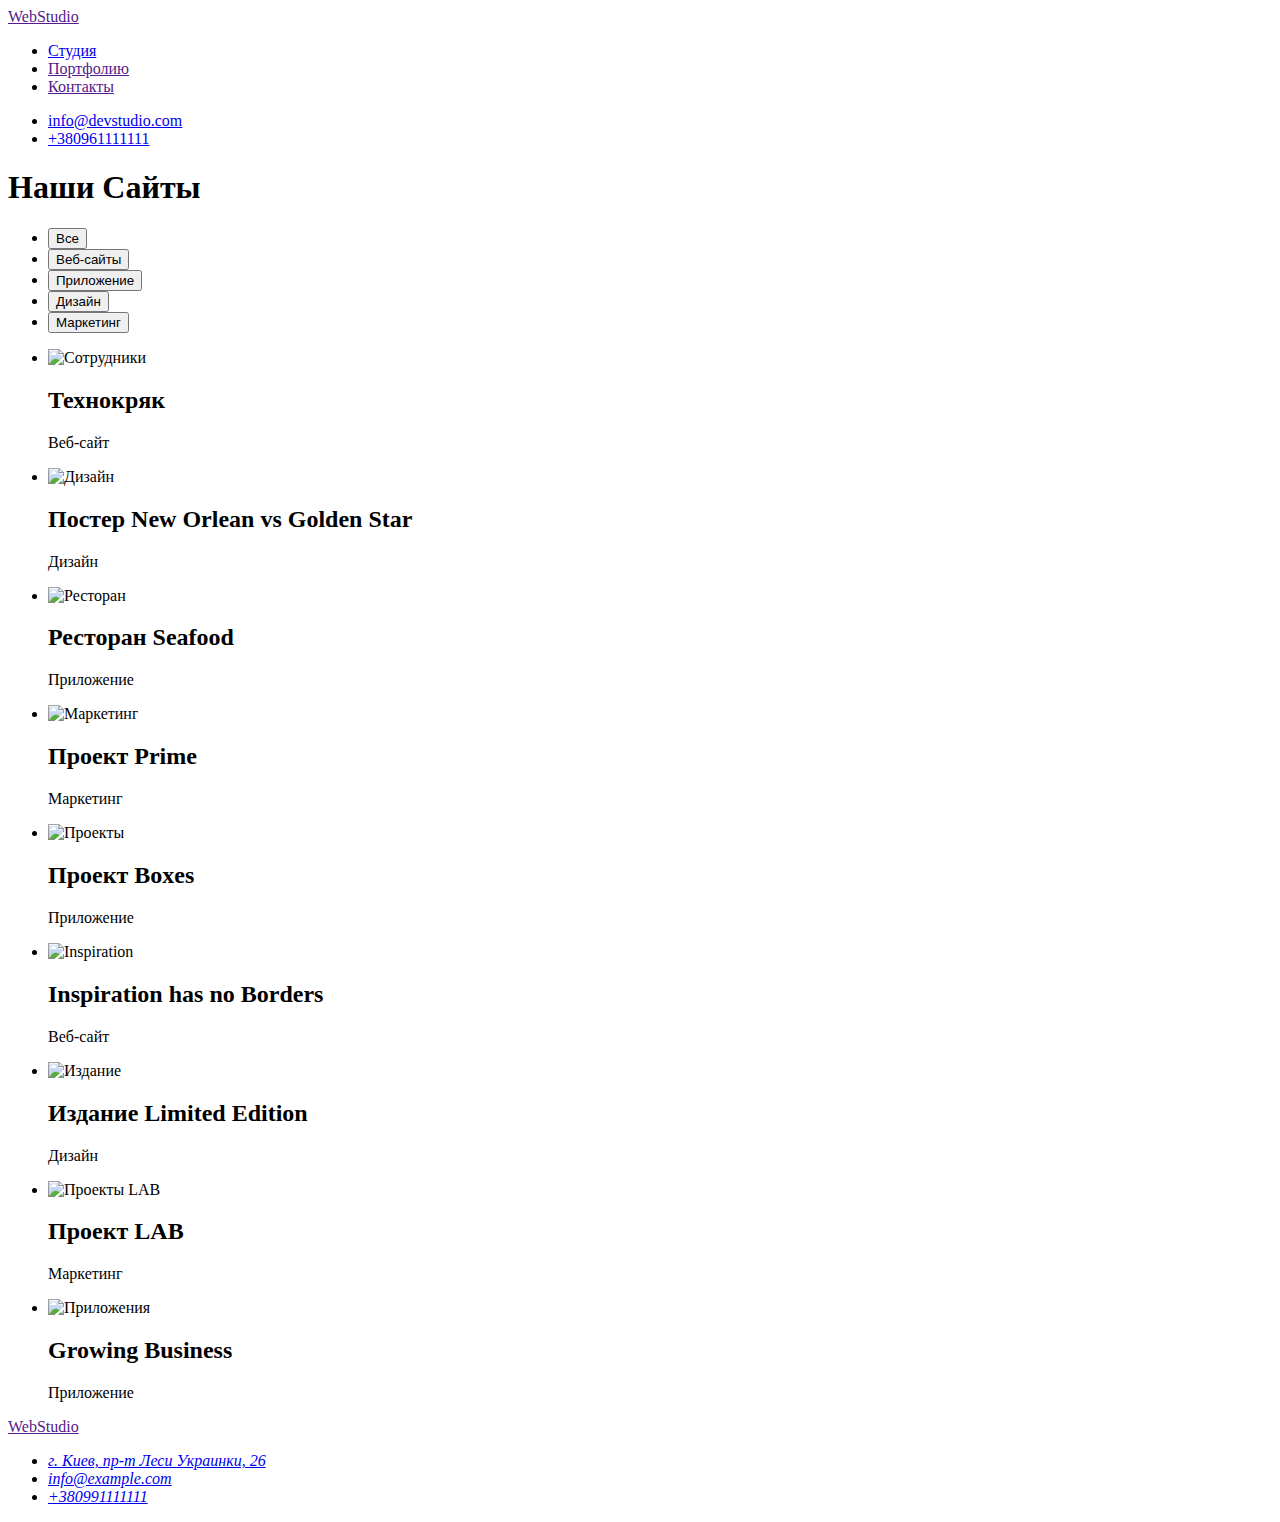
==== portfolio.html @ 157e1feb "Add files via upload" ====
<!DOCTYPE html>
<html lang="en">
  <head>
    <meta charset="UTF-8" />
    <meta http-equiv="X-UA-Compatible" content="IE=edge" />
    <meta name="viewport" content="width=device-width, initial-scale=1.0" />
    <title>portfolio</title>
    <link rel="preconnect" href="https://fonts.googleapis.com" />
    <link rel="preconnect" href="https://fonts.gstatic.com" crossorigin />
    <link
      href="https://fonts.googleapis.com/css2?family=Raleway:wght@700&family=Roboto:wght@400;500;700;900&display=swap"
      rel="stylesheet"
    />
    <link rel="stylesheet" href="./css/style.css" />
  </head>
  <body>
    <header class="header-hero">
      <nav class="header-hero-nav">
        <a href="" class="hero-logo"
          >Web<span class="hero-logo-studio">Studio</span>
        </a>
        <ul class="header-list-item">
          <li><a href="./index.html" class="header-link">Студия</a></li>
          <li><a href="" class="header-link-current">Портфолию</a></li>
          <li><a href="" class="header-link">Контакты</a></li>
        </ul>
        <ul class="header-list-item">
          <li class="header-list">
            <a href="mailto:info@devstudio.com" class="link-contact"
              >info@devstudio.com</a
            >
          </li>
          <li class="header-list">
            <a href="tel:+380961111111" class="link-contact">+380961111111</a>
          </li>
        </ul>
      </nav>
    </header>
    <main>
      <section>
        <h1 class="product-button">Наши Сайты</h1>
        <ul class="header-list-item">
          <li>
            <button type="button" class="button-item main">Все</button>
          </li>
          <li><button type="button" class="button-item">Веб-сайты</button></li>
          <li><button type="button" class="button-item">Приложение</button></li>
          <li><button type="button" class="button-item">Дизайн</button></li>
          <li><button type="button" class="button-item">Маркетинг</button></li>
        </ul>
        <ul class="header-list-item">
          <li>
            <img
              src="./images/portfolio.images/img(1).jpg"
              alt="Сотрудники"
              width="370"
            />
            <h2 class="images-product">Технокряк</h2>
            <p class="images-item-product">Веб-сайт</p>
          </li>
          <li>
            <img
              src="./images/portfolio.images/img(2).jpg"
              alt="Дизайн"
              width="370"
            />
            <h2 class="images-product">Постер New Orlean vs Golden Star</h2>
            <p class="images-item-product">Дизайн</p>
          </li>
          <li>
            <img
              src="./images/portfolio.images/img(3).jpg"
              alt="Ресторан"
              width="370"
            />
            <h2 class="images-product">Ресторан Seafood</h2>
            <p class="images-item-product">Приложение</p>
          </li>
          <li>
            <img
              src="./images/portfolio.images/img(4).jpg"
              alt="Маркетинг"
              width="370"
            />
            <h2 class="images-product">Проект Prime</h2>
            <p class="images-item-product">Маркетинг</p>
          </li>
          <li>
            <img
              src="./images/portfolio.images/img(5).jpg"
              alt="Проекты"
              width="370"
            />
            <h2 class="images-product">Проект Boxes</h2>
            <p class="images-item-product">Приложение</p>
          </li>
          <li>
            <img
              src="./images/portfolio.images/img(6).jpg"
              alt="Inspiration"
              width="370"
            />
            <h2 class="images-product">Inspiration has no Borders</h2>
            <p class="images-item-product">Веб-сайт</p>
          </li>
          <li>
            <img
              src="./images/portfolio.images/img(7).jpg"
              alt="Издание"
              width="370"
            />
            <h2 class="images-product">Издание Limited Edition</h2>
            <p class="images-item-product">Дизайн</p>
          </li>
          <li>
            <img
              src="./images/portfolio.images/img(8).jpg"
              alt="Проекты LAB"
              width="370"
            />
            <h2 class="images-product">Проект LAB</h2>
            <p class="images-item-product">Маркетинг</p>
          </li>
          <li>
            <img
              src="./images/portfolio.images/img(9).jpg"
              alt="Приложения"
              width="370"
            />
            <h2 class="images-product">Growing Business</h2>
            <p class="images-item-product">Приложение</p>
          </li>
        </ul>
      </section>
      <footer class="footer">
        <a href="" class="footer-logo"
          >Web<span class="footer-logo-studio">Studio</span></a
        >
        <address class="address-contact-info">
          <ul class="header-list-item">
            <li class="address-info">
              <a
                class="address"
                href="https://goo.gl/maps/joUUec5pybABdhPs8"
                target="_blank"
                rel="noopener noindex nofollow"
                >г. Киев, пр-т Леси Украинки, 26</a
              >
            </li>
            <li class="address-link">
              <a href="mailto:info@example.com" class="address-contact"
                >info@example.com</a
              >
            </li>
            <li class="address-link">
              <a href="tel:+380991111111" class="address-contact"
                >+380991111111</a
              >
            </li>
          </ul>
        </address>
      </footer>
    </main>
  </body>
</html>
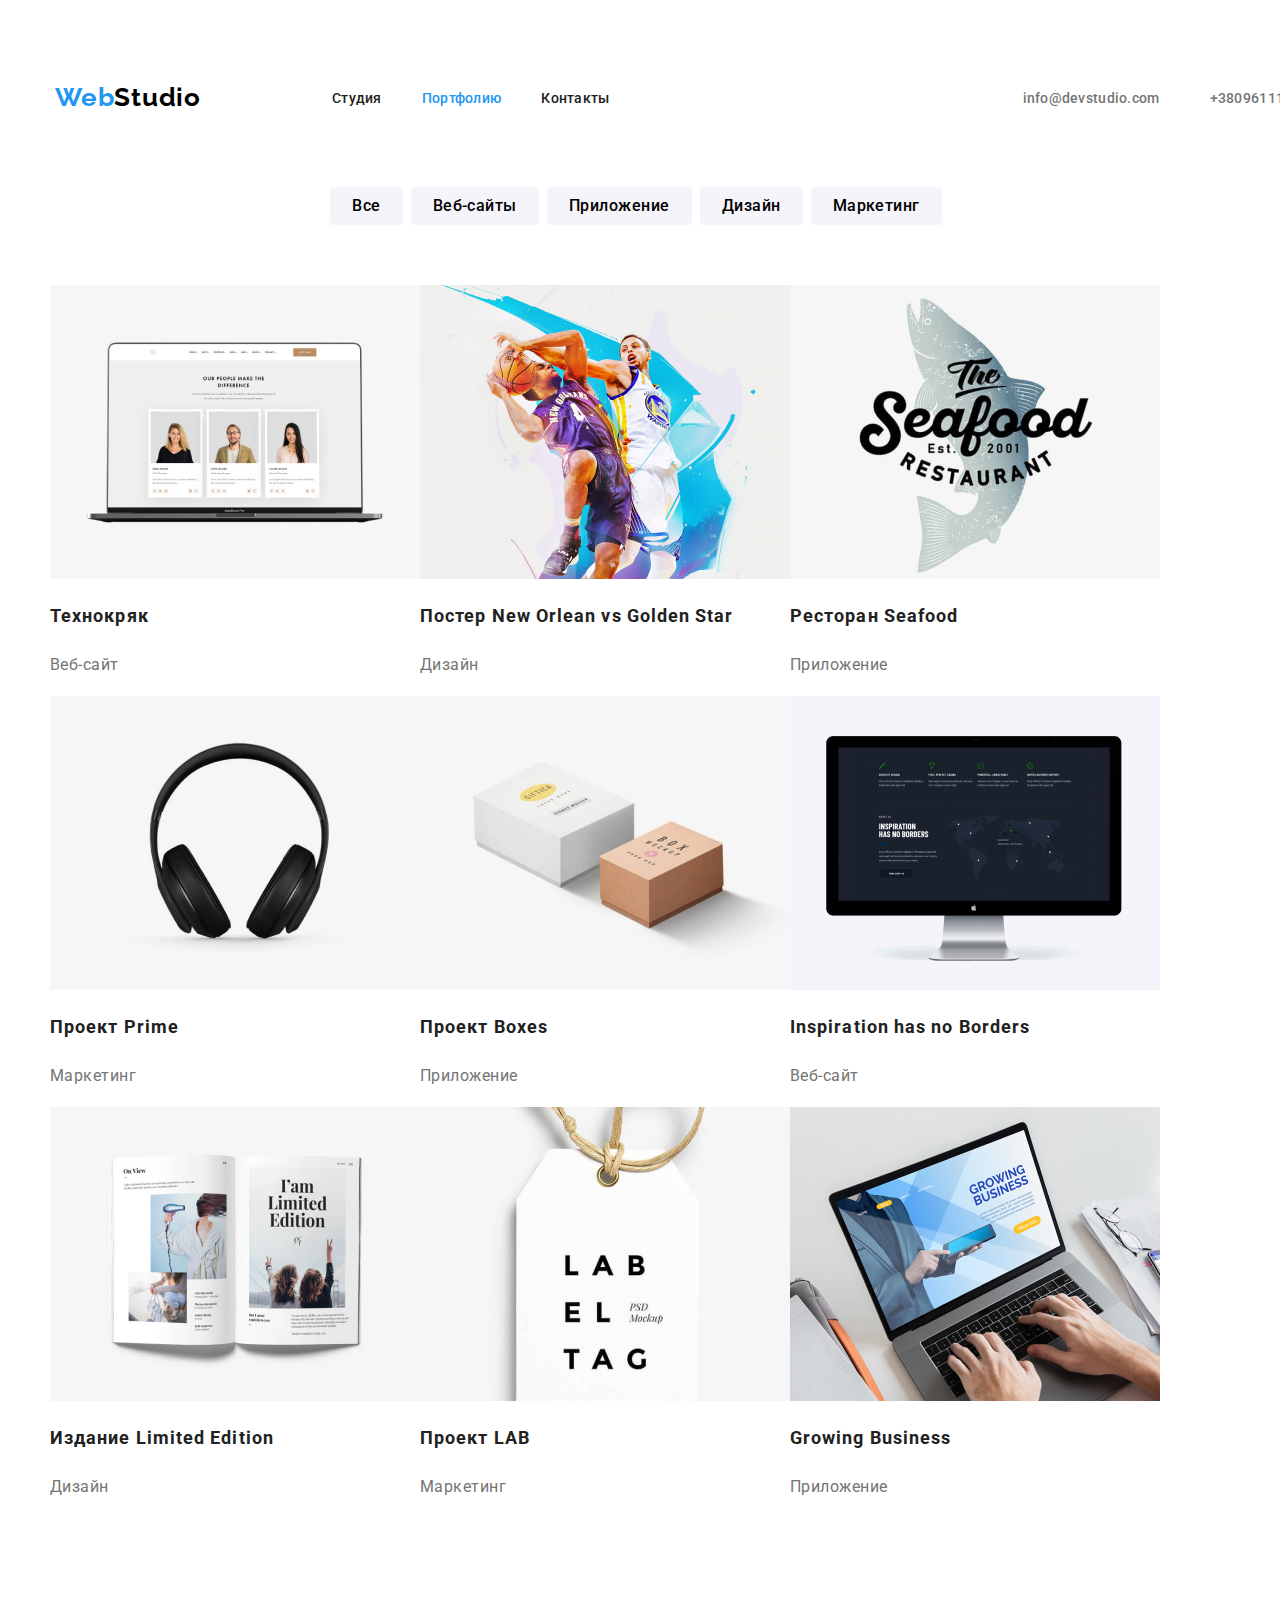
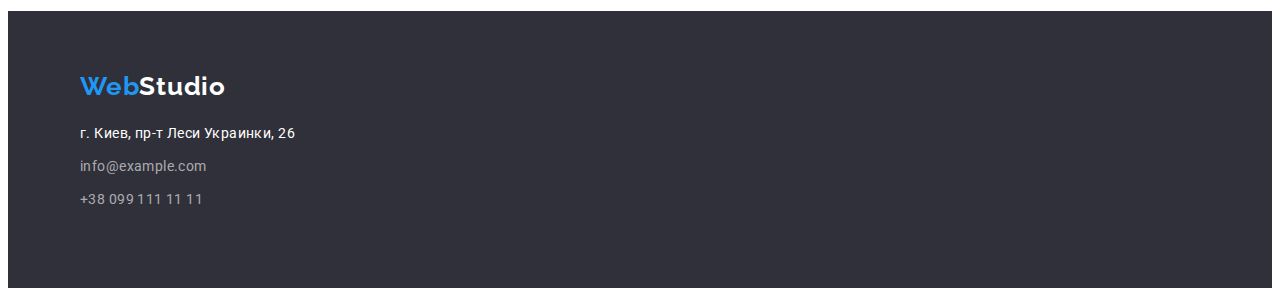
==== commit c2a2cc1f: "start" ====
--- a/portfolio.html
+++ b/portfolio.html
@@ -15,150 +15,173 @@
   </head>
   <body>
     <header class="header-hero">
-      <nav class="header-hero-nav">
-        <a href="" class="hero-logo"
-          >Web<span class="hero-logo-studio">Studio</span>
-        </a>
-        <ul class="header-list-item">
-          <li><a href="./index.html" class="header-link">Студия</a></li>
-          <li><a href="" class="header-link-current">Портфолию</a></li>
-          <li><a href="" class="header-link">Контакты</a></li>
-        </ul>
-        <ul class="header-list-item">
-          <li class="header-list">
-            <a href="mailto:info@devstudio.com" class="link-contact"
-              >info@devstudio.com</a
-            >
-          </li>
-          <li class="header-list">
-            <a href="tel:+380961111111" class="link-contact">+380961111111</a>
-          </li>
-        </ul>
-      </nav>
+      <div class="container-header">
+        <nav class="container-nav hero-nav">
+          <a href="" class="hero-logo"
+            >Web<span class="hero-logo-studio">Studio</span>
+          </a>
+          <ul class="header-list-item-hero">
+            <li class="header-list-li">
+              <a href="./index.html" class="header-link">Студия</a>
+            </li>
+            <li class="header-list-li">
+              <a href="" class="header-link-current">Портфолию</a>
+            </li>
+            <li class="header-list-li">
+              <a href="" class="header-link">Контакты</a>
+            </li>
+          </ul>
+          <div class="header-contact-list">
+            <ul class="header-contact-list-item">
+              <li class="header-list">
+                <a href="mailto:info@devstudio.com" class="link-contact"
+                  >info@devstudio.com</a
+                >
+              </li>
+              <li class="header-list">
+                <a href="tel:+380961111111" class="link-contact"
+                  >+380961111111</a
+                >
+              </li>
+            </ul>
+          </div>
+        </nav>
+      </div>
     </header>
     <main>
       <section>
         <h1 class="product-button">Наши Сайты</h1>
-        <ul class="header-list-item">
-          <li>
-            <button type="button" class="button-item main">Все</button>
-          </li>
-          <li><button type="button" class="button-item">Веб-сайты</button></li>
-          <li><button type="button" class="button-item">Приложение</button></li>
-          <li><button type="button" class="button-item">Дизайн</button></li>
-          <li><button type="button" class="button-item">Маркетинг</button></li>
-        </ul>
-        <ul class="header-list-item">
-          <li>
-            <img
-              src="./images/portfolio.images/img(1).jpg"
-              alt="Сотрудники"
-              width="370"
-            />
-            <h2 class="images-product">Технокряк</h2>
-            <p class="images-item-product">Веб-сайт</p>
-          </li>
-          <li>
-            <img
-              src="./images/portfolio.images/img(2).jpg"
-              alt="Дизайн"
-              width="370"
-            />
-            <h2 class="images-product">Постер New Orlean vs Golden Star</h2>
-            <p class="images-item-product">Дизайн</p>
-          </li>
-          <li>
-            <img
-              src="./images/portfolio.images/img(3).jpg"
-              alt="Ресторан"
-              width="370"
-            />
-            <h2 class="images-product">Ресторан Seafood</h2>
-            <p class="images-item-product">Приложение</p>
-          </li>
-          <li>
-            <img
-              src="./images/portfolio.images/img(4).jpg"
-              alt="Маркетинг"
-              width="370"
-            />
-            <h2 class="images-product">Проект Prime</h2>
-            <p class="images-item-product">Маркетинг</p>
-          </li>
-          <li>
-            <img
-              src="./images/portfolio.images/img(5).jpg"
-              alt="Проекты"
-              width="370"
-            />
-            <h2 class="images-product">Проект Boxes</h2>
-            <p class="images-item-product">Приложение</p>
-          </li>
-          <li>
-            <img
-              src="./images/portfolio.images/img(6).jpg"
-              alt="Inspiration"
-              width="370"
-            />
-            <h2 class="images-product">Inspiration has no Borders</h2>
-            <p class="images-item-product">Веб-сайт</p>
-          </li>
-          <li>
-            <img
-              src="./images/portfolio.images/img(7).jpg"
-              alt="Издание"
-              width="370"
-            />
-            <h2 class="images-product">Издание Limited Edition</h2>
-            <p class="images-item-product">Дизайн</p>
-          </li>
-          <li>
-            <img
-              src="./images/portfolio.images/img(8).jpg"
-              alt="Проекты LAB"
-              width="370"
-            />
-            <h2 class="images-product">Проект LAB</h2>
-            <p class="images-item-product">Маркетинг</p>
-          </li>
-          <li>
-            <img
-              src="./images/portfolio.images/img(9).jpg"
-              alt="Приложения"
-              width="370"
-            />
-            <h2 class="images-product">Growing Business</h2>
-            <p class="images-item-product">Приложение</p>
-          </li>
-        </ul>
+        <div class="container-button">
+          <ul class="header-list-item-button">
+            <li>
+              <button type="button" class="button-item">Все</button>
+            </li>
+            <li>
+              <button type="button" class="button-item">Веб-сайты</button>
+            </li>
+            <li>
+              <button type="button" class="button-item">Приложение</button>
+            </li>
+            <li><button type="button" class="button-item">Дизайн</button></li>
+            <li>
+              <button type="button" class="button-item">Маркетинг</button>
+            </li>
+          </ul>
+
+          <ul class="header-list-item-link">
+            <li class="inages-portfolio">
+              <img
+                src="./images/portfolio.images/img(1).jpg"
+                alt="Сотрудники"
+                width="370"
+              />
+              <h2 class="images-product">Технокряк</h2>
+              <p class="images-item-product">Веб-сайт</p>
+            </li>
+            <li class="inages-portfolio">
+              <img
+                src="./images/portfolio.images/img(2).jpg"
+                alt="Дизайн"
+                width="370"
+              />
+              <h2 class="images-product">Постер New Orlean vs Golden Star</h2>
+              <p class="images-item-product">Дизайн</p>
+            </li>
+            <li class="inages-portfolio">
+              <img
+                src="./images/portfolio.images/img(3).jpg"
+                alt="Ресторан"
+                width="370"
+              />
+              <h2 class="images-product">Ресторан Seafood</h2>
+              <p class="images-item-product">Приложение</p>
+            </li>
+            <li class="inages-portfolio">
+              <img
+                src="./images/portfolio.images/img(4).jpg"
+                alt="Маркетинг"
+                width="370"
+              />
+              <h2 class="images-product">Проект Prime</h2>
+              <p class="images-item-product">Маркетинг</p>
+            </li>
+            <li class="inages-portfolio">
+              <img
+                src="./images/portfolio.images/img(5).jpg"
+                alt="Проекты"
+                width="370"
+              />
+              <h2 class="images-product">Проект Boxes</h2>
+              <p class="images-item-product">Приложение</p>
+            </li>
+            <li class="inages-portfolio">
+              <img
+                src="./images/portfolio.images/img(6).jpg"
+                alt="Inspiration"
+                width="370"
+              />
+              <h2 class="images-product">Inspiration has no Borders</h2>
+              <p class="images-item-product">Веб-сайт</p>
+            </li>
+            <li class="inages-portfolio">
+              <img
+                src="./images/portfolio.images/img(7).jpg"
+                alt="Издание"
+                width="370"
+              />
+              <h2 class="images-product">Издание Limited Edition</h2>
+              <p class="images-item-product">Дизайн</p>
+            </li>
+            <li class="inages-portfolio">
+              <img
+                src="./images/portfolio.images/img(8).jpg"
+                alt="Проекты LAB"
+                width="370"
+              />
+              <h2 class="images-product">Проект LAB</h2>
+              <p class="images-item-product">Маркетинг</p>
+            </li>
+            <li class="inages-portfolio">
+              <img
+                src="./images/portfolio.images/img(9).jpg"
+                alt="Приложения"
+                width="370"
+              />
+              <h2 class="images-product">Growing Business</h2>
+              <p class="images-item-product">Приложение</p>
+            </li>
+          </ul>
+        </div>
       </section>
       <footer class="footer">
-        <a href="" class="footer-logo"
-          >Web<span class="footer-logo-studio">Studio</span></a
-        >
-        <address class="address-contact-info">
-          <ul class="header-list-item">
-            <li class="address-info">
-              <a
-                class="address"
-                href="https://goo.gl/maps/joUUec5pybABdhPs8"
-                target="_blank"
-                rel="noopener noindex nofollow"
-                >г. Киев, пр-т Леси Украинки, 26</a
-              >
-            </li>
-            <li class="address-link">
-              <a href="mailto:info@example.com" class="address-contact"
-                >info@example.com</a
-              >
-            </li>
-            <li class="address-link">
-              <a href="tel:+380991111111" class="address-contact"
-                >+380991111111</a
-              >
-            </li>
-          </ul>
-        </address>
+        <div class="container">
+          <a href="" class="footer-logo"
+            >Web<span class="footer-logo-studio">Studio</span></a
+          >
+          <address class="address-contact-info">
+            <ul class="header-list-item-list">
+              <li class="address-info">
+                <a
+                  class="address"
+                  href="https://goo.gl/maps/joUUec5pybABdhPs8"
+                  target="_blank"
+                  rel="noopener noindex nofollow"
+                  >г. Киев, пр-т Леси Украинки, 26</a
+                >
+              </li>
+              <li class="address-link">
+                <a href="mailto:info@example.com" class="address-contact"
+                  >info@example.com</a
+                >
+              </li>
+              <li class="address-link">
+                <a href="tel:+380991111111" class="address-contact"
+                  >+38 099 111 11 11</a
+                >
+              </li>
+            </ul>
+          </address>
+        </div>
       </footer>
     </main>
   </body>
--- a/css/style.css
+++ b/css/style.css
@@ -0,0 +1,593 @@
+:root {
+  --color: #2196f3;
+  --black--color: #000000;
+  --text-color: #212121;
+  --background-color: #2f303a;
+  --text-info: #757575;
+  --block-color: #ffffff;
+  --background: #238de4;
+}
+body {
+  font-family: "Roboto", sans-serif;
+}
+
+/* ------------------Лого-------------*/
+
+.hero-logo {
+  margin-left: 15px;
+}
+.header-logo {
+  padding-top: 24px;
+  padding-bottom: 25px;
+}
+.header-logo {
+  font-family: "Raleway";
+  font-weight: 700;
+  font-size: 26px;
+  line-height: 1.19;
+  letter-spacing: 0.03em;
+  color: var(--color);
+  text-decoration: none;
+}
+.header-logo-studio {
+  color: var(--black--color);
+}
+/*----------меню-top--------*/
+.header-item {
+  list-style-type: none;
+}
+.header-item-contact {
+  list-style-type: none;
+}
+.header-list-item {
+  list-style-type: none;
+}
+.header-link:hover,
+.header-link:focus {
+  color: var(--color);
+}
+
+.header-link-current {
+  text-decoration: none;
+  font-weight: 500;
+  font-size: 14px;
+  line-height: 1.14;
+  letter-spacing: 0.02em;
+  color: var(--color);
+}
+
+.header-link {
+  text-decoration: none;
+  font-weight: 500;
+  font-size: 14px;
+  line-height: 1.14;
+  letter-spacing: 0.02em;
+  color: var(--text-color);
+}
+
+/*-------------------------------ХЕДЕР-------------------------*/
+
+.header-item {
+  display: flex;
+  margin-left: 93px;
+}
+.header-item li {
+  display: block;
+  margin-right: 40px;
+  padding-top: 32px;
+  padding-bottom: 32px;
+}
+
+/*------------КОНТАКТЫ---------*/
+.header-item-contact {
+  display: flex;
+}
+.header-item-contact-item {
+  margin-left: auto;
+}
+
+.header-item-contact .header-list + .header-list {
+  margin-left: 50px;
+}
+
+/*------------------ Хевер топ ---------------*/
+.header-nav {
+  display: flex;
+  align-items: center;
+  justify-content: flex-start;
+}
+.link {
+  text-decoration: none;
+}
+.link-contact:hover,
+.link-contact:focus {
+  color: var(--color);
+}
+.link-contact {
+  text-decoration: none;
+  font-weight: 500;
+  font-size: 14px;
+  line-height: 1.14;
+  letter-spacing: 0.02em;
+  list-style-type: none;
+  color: var(--text-info);
+}
+/*-------------Вступ----------*/
+.main-link {
+  background: var(--background-color);
+}
+.main-link {
+  background-color: #2f303a;
+  padding-top: 200px;
+  padding-bottom: 200px;
+  text-align: center;
+}
+
+.main-item {
+  font-weight: 900;
+  font-size: 44px;
+  line-height: 1.36;
+  letter-spacing: 0.06em;
+  max-width: 700px;
+  margin-left: auto;
+  margin-right: auto;
+  margin-bottom: 30px;
+  text-transform: uppercase;
+  color: var(--block-color);
+}
+.header-btn:hover,
+.header-btn:focus {
+  background-color: var(--background);
+}
+
+.header-btn {
+  border: none;
+  cursor: pointer;
+  text-align: center;
+  margin-top: var(--typical-margin);
+  padding: 10px 32px;
+  min-width: 200px;
+  font-family: inherit;
+  font-weight: 700;
+  font-size: 16px;
+  line-height: 1.88;
+  letter-spacing: 0.06em;
+  border-radius: 4px;
+  color: var(--block-color);
+  background: var(--background);
+  box-shadow: 0px 4px 4px rgba(0, 0, 0, 0.15);
+}
+
+/*---------Наши преимущества--------*/
+.hero {
+  margin-top: 94px;
+  margin-bottom: 94px;
+}
+.container-hero {
+  width: 1200px;
+  padding-left: 15px;
+  padding-right: 15px;
+  margin-left: auto;
+  margin-right: auto;
+}
+.header-list-item {
+  display: flex;
+}
+.hero-link {
+  width: 270px;
+}
+.hero-link:not(:last-child) {
+  margin-right: 30px;
+}
+.hero-item {
+  position: absolute;
+  width: 1px;
+  height: 1px;
+  margin: -1px;
+  border: 0;
+  padding: 0;
+  white-space: nowarp;
+  clip-path: insert(100%);
+  clip: rect(0 0 0 0);
+}
+.hero-item {
+  font-weight: 700;
+  font-size: 36px;
+  line-height: 1.16;
+  text-align: center;
+  letter-spacing: 0.03em;
+  color: var(--text-color);
+}
+.hero-link-info {
+  font-weight: 700;
+  font-size: 14px;
+  line-height: 1.14;
+  letter-spacing: 0.03em;
+  text-transform: uppercase;
+  color: var(--text-color);
+}
+.hero-info {
+  font-size: 14px;
+  line-height: 1.71;
+  letter-spacing: 0.03em;
+  color: var(--text-info);
+}
+/*----------Чем занимаешься--------*/
+
+.container-images {
+  width: 1200px;
+  padding-left: 15px;
+  padding-right: 15px;
+  margin-left: auto;
+  margin-right: auto;
+}
+.header-list-item-images {
+  list-style-type: none;
+  display: flex;
+  margin-top: 50px;
+}
+
+.images-link:not(:last-child) {
+  margin-right: 30px;
+}
+.images {
+  margin-bottom: 94px;
+  margin-top: 94px;
+}
+.images-item {
+  display: block;
+}
+.images-item {
+  font-weight: 700;
+  font-size: 36px;
+  line-height: 1.16;
+  text-align: center;
+  letter-spacing: 0.03em;
+  color: var(--text-color);
+}
+/*-----------Наша команда----------*/
+
+.personal-link {
+  padding-bottom: 30px;
+  background-color: #ffffff;
+  box-shadow: 0px 1px 3px rgb(0 0 0 / 12%), 0px 1px 1px rgb(0 0 0 / 14%),
+    0px 2px 1px rgb(0 0 0 / 20%);
+  border-radius: 0px 0px 4px 4px;
+}
+.container-personal {
+  width: 1200px;
+  padding-left: 15px;
+  padding-right: 15px;
+  margin-left: auto;
+  margin-right: auto;
+}
+.personal {
+  display: block;
+}
+.personal {
+  padding-top: 94px;
+  padding-bottom: 94px;
+}
+
+.header-list-item-personal {
+  margin-top: 50px;
+  display: flex;
+  list-style-type: none;
+}
+.personal-link:not(:last-child) {
+  margin-right: 30px;
+}
+.personal-item {
+  font-weight: 700;
+  font-size: 36px;
+  line-height: 1.16;
+  text-align: center;
+  letter-spacing: 0.03em;
+  color: var(--text-color);
+}
+.personal-link-item {
+  font-weight: 500;
+  font-size: 16px;
+  line-height: 1.18;
+  letter-spacing: 0.03em;
+  color: var(--text-color);
+}
+.personal-item-info {
+  font-size: 16px;
+  line-height: 1.18;
+  letter-spacing: 0.03em;
+  color: var(--text-info);
+}
+/*--------------Лого меню-----------*/
+.container-footer {
+  display: block;
+}
+
+.address-container {
+  display: block;
+}
+.footer {
+  background: var(--background-color);
+}
+.footer-logo {
+  padding-left: 40px;
+  padding-bottom: 20px;
+}
+.footer-logo {
+  font-family: "Raleway";
+  font-weight: 700;
+  font-size: 26px;
+  line-height: 1.19;
+  letter-spacing: 0.03em;
+  text-decoration: none;
+  color: var(--color);
+}
+.footer-logo-studio {
+  color: var(--block-color);
+}
+.address p {
+  display: block;
+  margin-block-start: 1em;
+  margin-block-end: 1em;
+  margin-inline-start: 0px;
+  margin-inline-end: 0px;
+}
+
+/*----------------------Footer------------------------------------*/
+.header-list-item-footer {
+  display: block;
+  line-height: 30px;
+  list-style-type: none;
+}
+.footer {
+  background-color: var(--background-color);
+  padding-top: 60px;
+  padding-bottom: 60px;
+}
+footer {
+  margin-top: 94px;
+}
+.container {
+  width: 1200px;
+  padding-left: 15px;
+  padding-right: 15px;
+  margin-left: auto;
+  margin-right: auto;
+}
+
+/*------------Контакт-----------*/
+
+.address-info {
+  font-size: 14px;
+  line-height: 1.71;
+  letter-spacing: 0.03em;
+  color: var(--block-color);
+}
+.address-contact:hover,
+.address-contact:focus {
+  color: var(--color);
+}
+.address-contact {
+  font-style: normal;
+  text-decoration: none;
+  font-size: 14px;
+  line-height: 1.71;
+  letter-spacing: 0.03em;
+  color: rgba(255, 255, 255, 0.6);
+}
+
+/* ================== ПОРТФОЛИО ===============*/
+/*--------------------контакты-----------------*/
+
+.hero-nav {
+  width: 1200px;
+  padding-left: 15px;
+  padding-right: 15px;
+  margin-left: auto;
+  margin-right: auto;
+}
+
+.hero-logo {
+  font-family: "Raleway";
+  font-weight: 700;
+  font-size: 26px;
+  line-height: 1.19;
+  letter-spacing: 0.03em;
+  text-decoration: none;
+  color: var(--color);
+}
+
+.hero-logo-studio {
+  color: var(--black--color);
+}
+.header-link-current {
+  color: var(--color);
+}
+.header-list-item-hero {
+  list-style-type: none;
+}
+.header-list-item-hero {
+  padding-top: 32px;
+  padding-bottom: 32px;
+}
+.header-list-item-hero .header-link:last-child {
+  margin-right: 0;
+}
+/*--------------ХЕДЕР------------------------*/
+/*------------ КОНТАКТ-МАИЛ------------------*/
+.header-list-item-hero {
+  display: flex;
+  margin-left: 91px;
+}
+.header-list-item-hero li {
+  display: block;
+  margin-right: 40px;
+  padding-top: 32px;
+  padding-bottom: 32px;
+}
+
+.header-contact-list-item {
+  list-style-type: none;
+  display: flex;
+}
+.header-contact-list-item .header-list + .header-list {
+  margin-left: 50px;
+}
+.header-contact-list-item {
+  margin-left: auto;
+}
+/*--------------------HERO-NAV---------------------*/
+.hero-nav {
+  display: flex;
+  align-items: center;
+  align-self: flex-start;
+}
+
+.header-list-hero {
+  margin-top: 40px;
+}
+
+.header-contact-list-item li {
+  margin-left: 333px;
+}
+/*------------------------НАШИ САЙТЫ------------------*/
+.header-list-item-button {
+  list-style-type: none;
+}
+.header-list-item-button {
+  display: flex;
+  justify-content: center;
+  margin-bottom: 50px;
+}
+.header-list-item-button {
+  margin-top: 94px;
+}
+.container-button {
+  width: 1200px;
+  padding-left: 15px;
+  padding-right: 15px;
+  margin-left: auto;
+  margin-right: auto;
+}
+.header-list-item-button {
+  padding: 0;
+  margin: 0;
+}
+.header-list-item-button li {
+  margin-right: 8px;
+}
+.header-list-item-button {
+  margin-bottom: 90px;
+}
+
+.button-item {
+  cursor: pointer;
+  padding: 6px 22px;
+  font-family: inherit;
+  font-style: normal;
+  font-weight: 500;
+  font-size: 16px;
+  line-height: 1.62;
+  text-align: center;
+  letter-spacing: 0.03em;
+  color: var(--primary-text-color);
+  background-color: #f5f4fa;
+  border-radius: 4px;
+  border: none;
+}
+
+/*-------------Главное меню-----------------*/
+.button-item {
+  cursor: pointer;
+}
+
+.button-item.main {
+  font-family: inherit;
+  font-style: normal;
+  font-weight: 500;
+  font-size: 16px;
+  line-height: 1.62;
+  text-align: center;
+  letter-spacing: 0.03em;
+  color: #ffffff;
+  background: var(--background);
+}
+.button-item:hover,
+.button-item:focus {
+  background: var(--background);
+  color: #ffffff;
+}
+.button-item {
+  font-family: inherit;
+  font-weight: 500;
+  font-size: 16px;
+  line-height: 1.62;
+  letter-spacing: 0.03em;
+  color: var(--primary-text-color);
+  background-color: #f5f4fa;
+  border-radius: 4px;
+}
+
+.product-button {
+  position: absolute;
+  width: 1px;
+  height: 1px;
+  margin: -1px;
+  border: 0;
+  padding: 0;
+  white-space: nowarp;
+  clip-path: insert(100%);
+  clip: rect(0 0 0 0);
+  overflow: hidden;
+}
+/*-------------Наши проекты---------------*/
+
+.images-product {
+  font-weight: 700;
+  font-size: 18px;
+  line-height: 2;
+  letter-spacing: 0.06em;
+  color: var(--text-color);
+}
+.images-item-product {
+  font-size: 16px;
+  line-height: 1.87;
+  letter-spacing: 0.03em;
+  color: var(--text-info);
+}
+/*----------------------------------КАРТИНКИ = 9 --------------*/
+.header-list-item-link {
+  list-style-type: none;
+}
+.header-list-item-link {
+  display: flex;
+  flex-wrap: wrap;
+  margin-left: -30px;
+  margin-top: -30px;
+}
+
+/*------------Контакты-----------*/
+.address-contact-info {
+  background: var(--background-color);
+}
+.address {
+  font-style: normal;
+  color: var(--block-color);
+  text-decoration: none;
+}
+.address-contact-info {
+  margin-top: 20px;
+}
+.container {
+  width: 1200px;
+  padding-left: 15px;
+  padding-right: 15px;
+  margin-left: auto;
+  margin-right: auto;
+}
+.header-list-item-list {
+  list-style-type: none;
+}
+.address-link {
+  margin-top: 9px;
+}
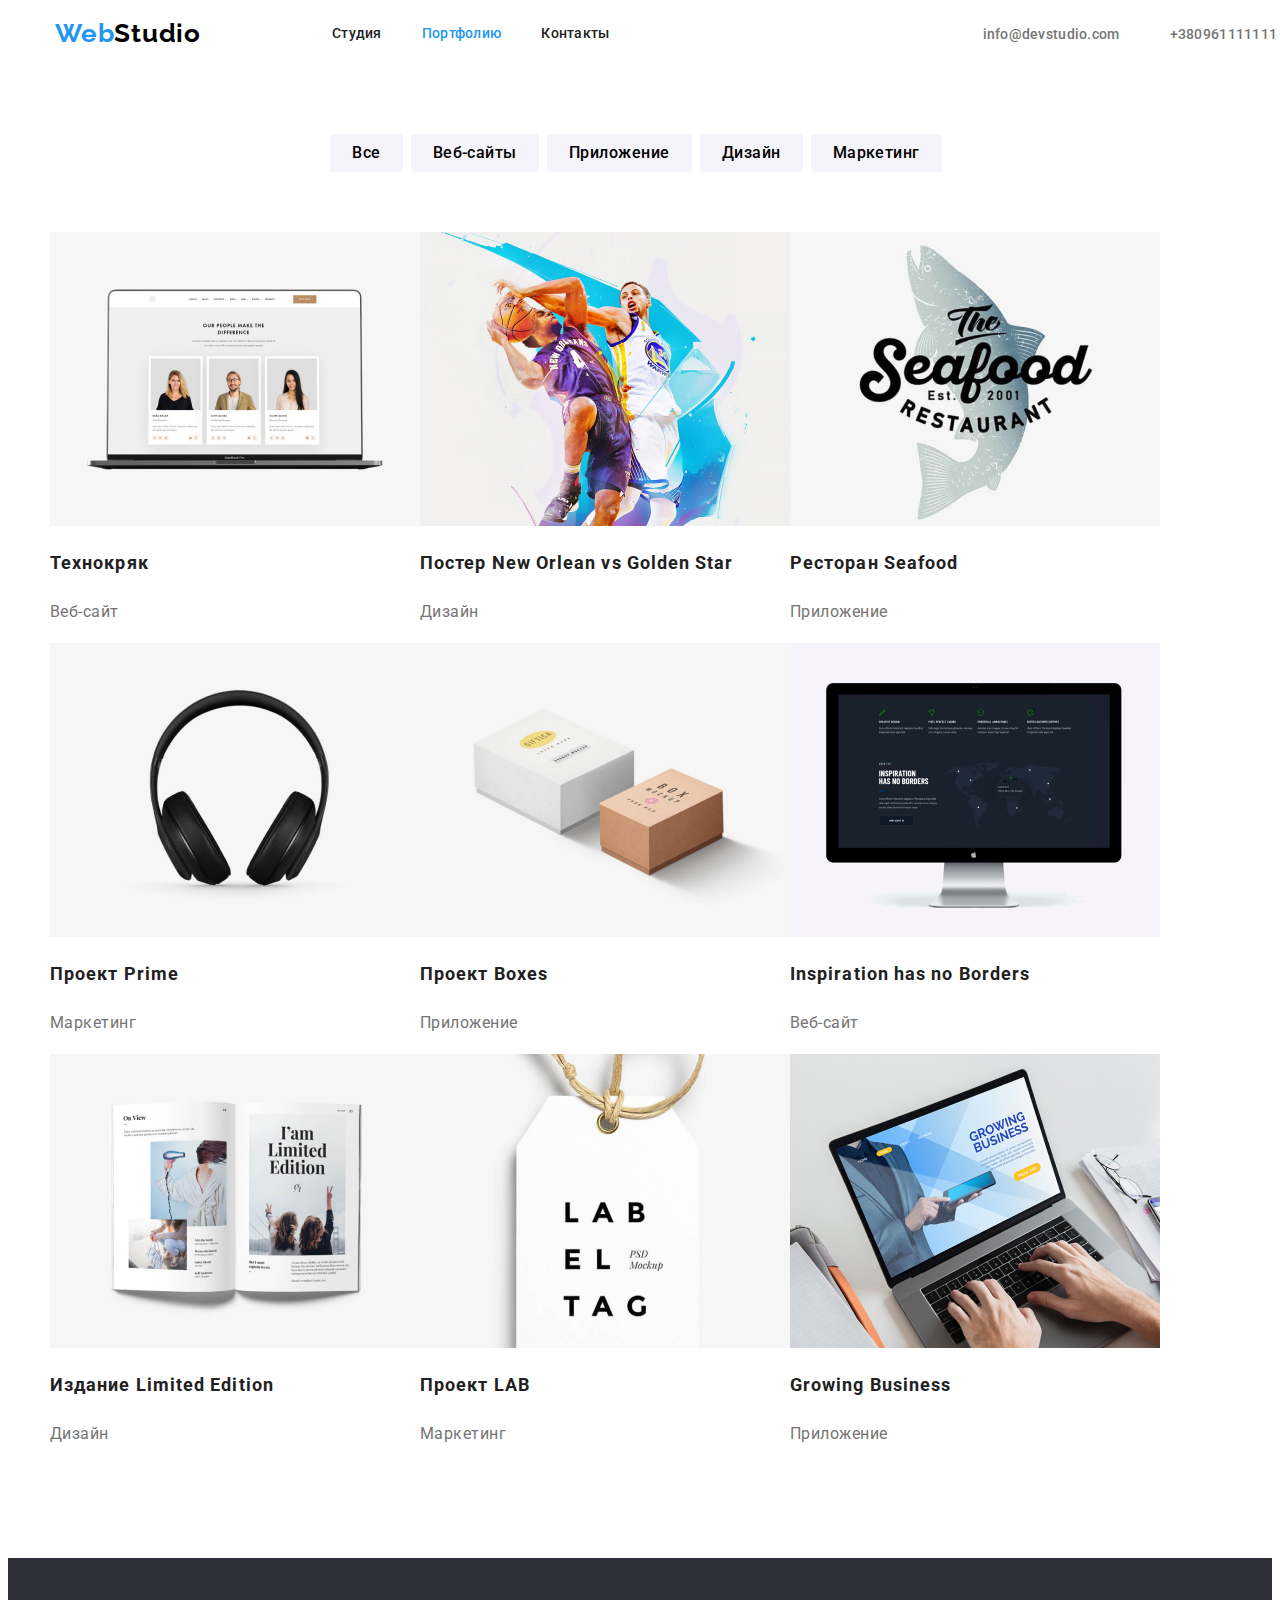
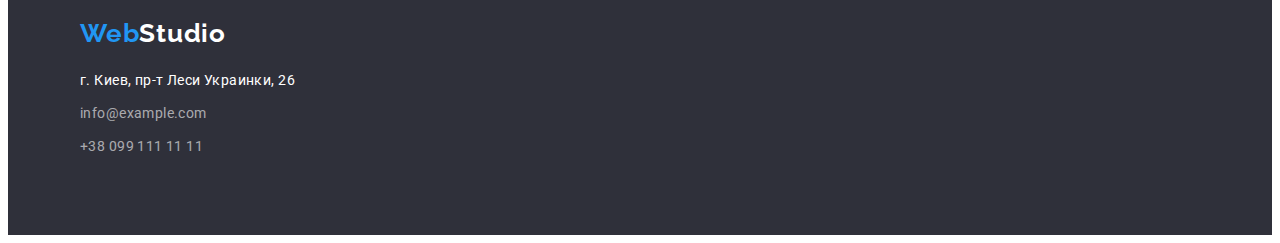
==== commit 044a9c94: "start" ====
--- a/portfolio.html
+++ b/portfolio.html
@@ -20,14 +20,14 @@
           <a href="" class="hero-logo"
             >Web<span class="hero-logo-studio">Studio</span>
           </a>
-          <ul class="header-list-item-hero">
-            <li class="header-list-li">
+          <ul class="list header-list">
+            <li class="item header-item">
               <a href="./index.html" class="header-link">Студия</a>
             </li>
-            <li class="header-list-li">
+            <li class="item header-item">
               <a href="" class="header-link-current">Портфолию</a>
             </li>
-            <li class="header-list-li">
+            <li class="item header-item">
               <a href="" class="header-link">Контакты</a>
             </li>
           </ul>
--- a/css/style.css
+++ b/css/style.css
@@ -9,6 +9,27 @@
 }
 body {
   font-family: "Roboto", sans-serif;
+}
+/*-------------------------Хедер портфолио новое ------------*/
+.header-logo {
+  padding-right: 93px;
+}
+.hero-logo {
+  padding-right: 91px;
+}
+.container-nav {
+  margin-bottom: 75px;
+}
+.list li {
+  margin-left: 40px;
+}
+.list {
+  display: flex;
+}
+.list {
+  list-style: none;
+  padding: 0;
+  margin: 0;
 }
 
 /* ------------------Лого-------------*/
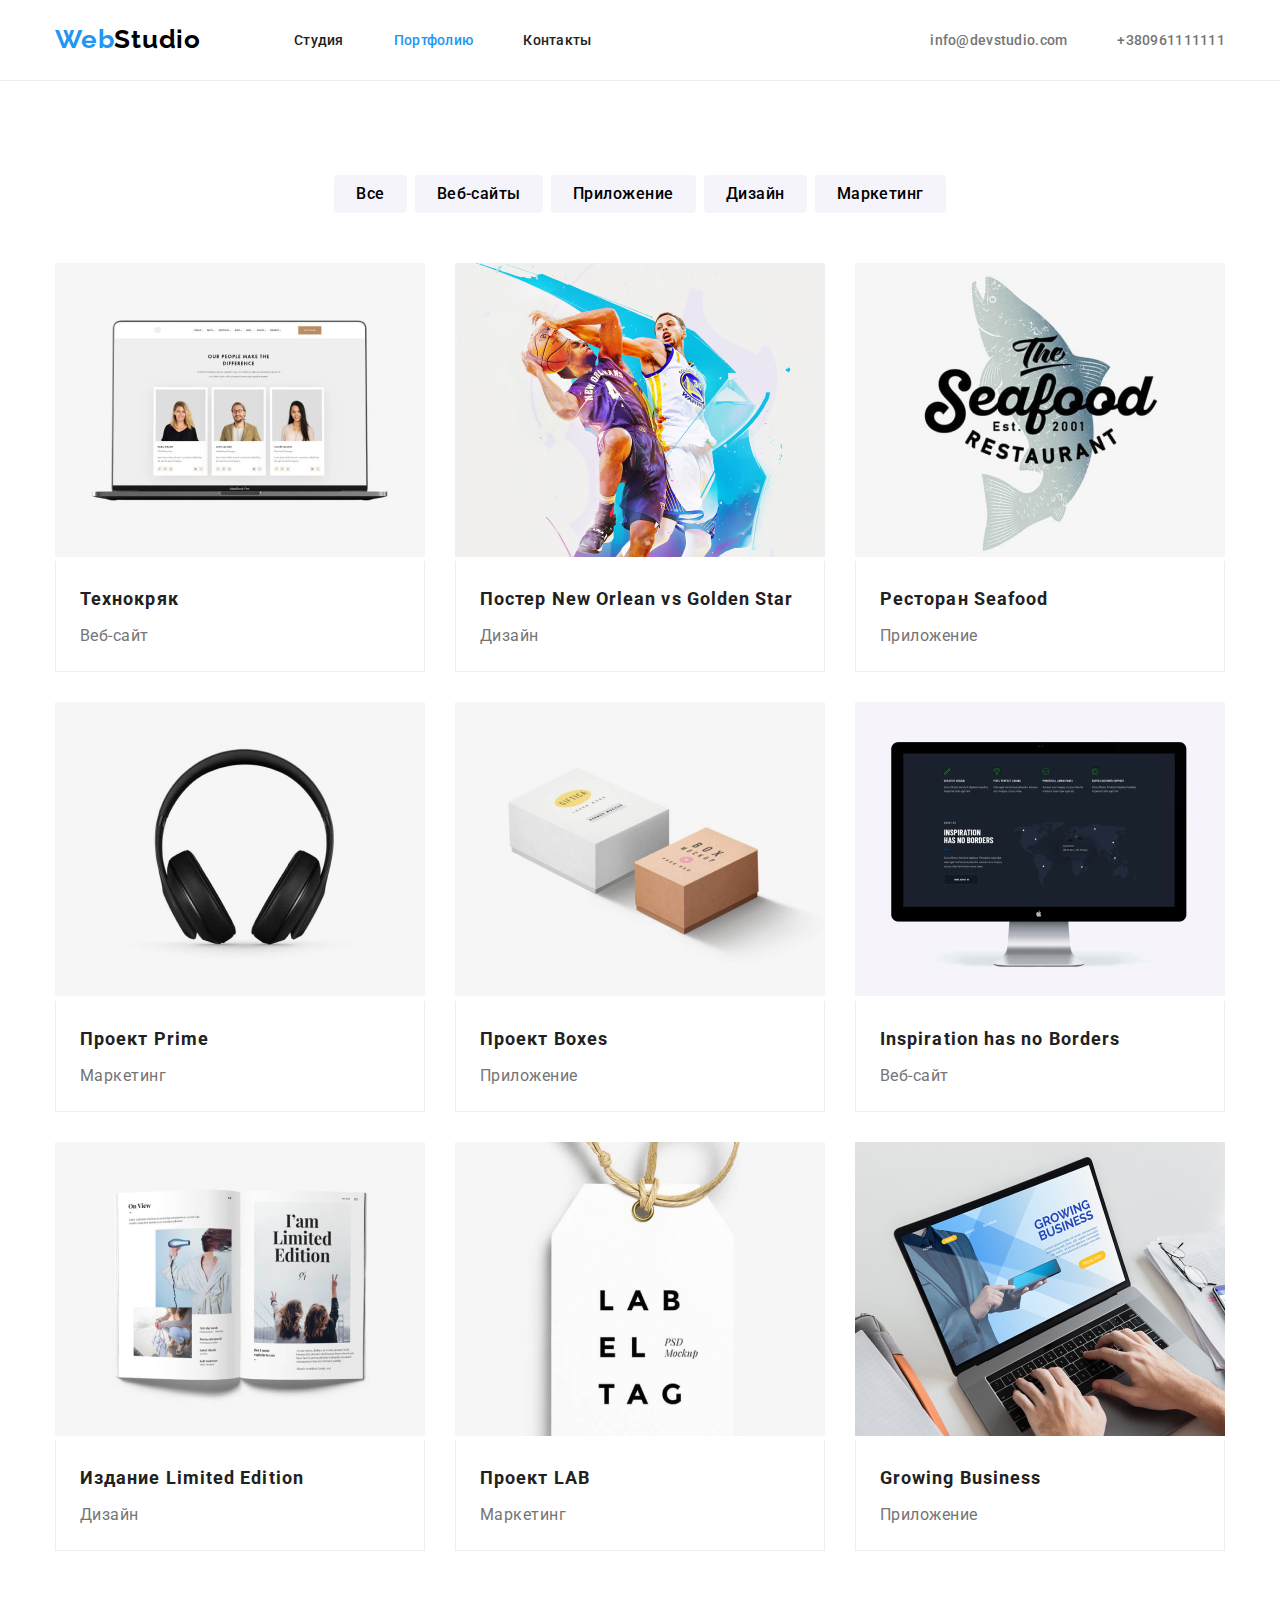
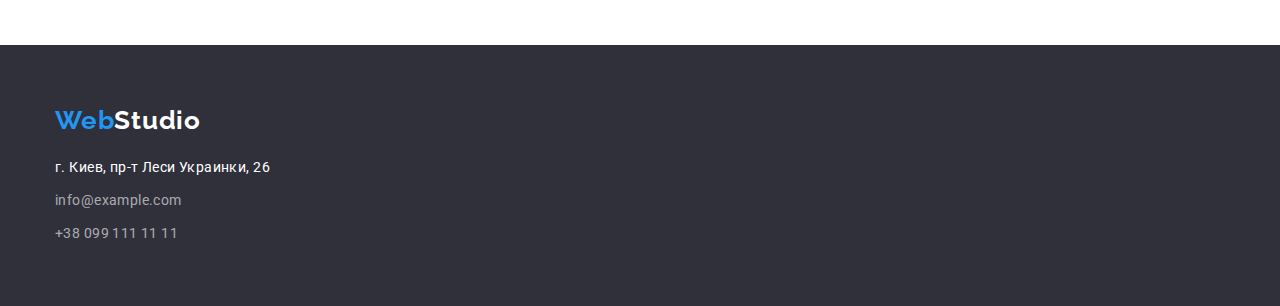
==== commit a617a1e4: "start" ====
--- a/portfolio.html
+++ b/portfolio.html
@@ -4,163 +4,142 @@
     <meta charset="UTF-8" />
     <meta http-equiv="X-UA-Compatible" content="IE=edge" />
     <meta name="viewport" content="width=device-width, initial-scale=1.0" />
-    <title>portfolio</title>
     <link rel="preconnect" href="https://fonts.googleapis.com" />
     <link rel="preconnect" href="https://fonts.gstatic.com" crossorigin />
     <link
       href="https://fonts.googleapis.com/css2?family=Raleway:wght@700&family=Roboto:wght@400;500;700;900&display=swap"
       rel="stylesheet"
     />
+    <link rel="stylesheet" href="https://cdnjs.cloudflare.com/ajax/libs/modern-normalize/1.1.0/modern-normalize.css"
+    integrity="sha512-Y0MM+V6ymRKN2zStTqzQ227DWhhp4Mzdo6gnlRnuaNCbc+YN/ZH0sBCLTM4M0oSy9c9VKiCvd4Jk44aCLrNS5Q=="
+    crossorigin="anonymous" referrerpolicy="no-referrer" />
     <link rel="stylesheet" href="./css/style.css" />
+    <title>Portfolio</title>
   </head>
   <body>
-    <header class="header-hero">
-      <div class="container-header">
-        <nav class="container-nav hero-nav">
-          <a href="" class="hero-logo"
-            >Web<span class="hero-logo-studio">Studio</span>
-          </a>
-          <ul class="list header-list">
+    <header class="header">
+      <div class="container">
+        <a href="" class="header-logo">Web<span class="header-logo-studio">Studio</span> </a>
+        <nav class="header-nav">
+          <ul class="header-list-contact list ">
             <li class="item header-item">
               <a href="./index.html" class="header-link">Студия</a>
             </li>
             <li class="item header-item">
-              <a href="" class="header-link-current">Портфолию</a>
+              <a href="./portfolio.html" class="header-link-current">Портфолию</a>
             </li>
             <li class="item header-item">
               <a href="" class="header-link">Контакты</a>
             </li>
           </ul>
-          <div class="header-contact-list">
-            <ul class="header-contact-list-item">
-              <li class="header-list">
-                <a href="mailto:info@devstudio.com" class="link-contact"
-                  >info@devstudio.com</a
-                >
+        </nav>
+            <ul class="header-list-contact list">
+              <li class="header-item">
+                <a href="mailto:info@devstudio.com" class="link-contact">info@devstudio.com</a>
               </li>
-              <li class="header-list">
-                <a href="tel:+380961111111" class="link-contact"
-                  >+380961111111</a
-                >
+              <li class="header-item">
+                <a href="tel:+380961111111" class="link-contact">+380961111111</a>
               </li>
             </ul>
-          </div>
-        </nav>
+        
       </div>
     </header>
+
     <main>
-      <section>
-        <h1 class="product-button">Наши Сайты</h1>
-        <div class="container-button">
-          <ul class="header-list-item-button">
-            <li>
+      <section class="section">
+        <div class="container">
+          <h1 class="product-button">Наши Сайты</h1>
+          <ul class="button-list list">
+            <li class="portfolio-item">
               <button type="button" class="button-item">Все</button>
             </li>
-            <li>
+            <li class="portfolio-item">
               <button type="button" class="button-item">Веб-сайты</button>
             </li>
-            <li>
+            <li class="portfolio-item">
               <button type="button" class="button-item">Приложение</button>
+            </li class="">
+            <li class="portfolio-item">
+              <button type="button" class="button-item">Дизайн</button>
             </li>
-            <li><button type="button" class="button-item">Дизайн</button></li>
-            <li>
+            <li class="portfolio-item">
               <button type="button" class="button-item">Маркетинг</button>
             </li>
           </ul>
 
-          <ul class="header-list-item-link">
-            <li class="inages-portfolio">
-              <img
-                src="./images/portfolio.images/img(1).jpg"
-                alt="Сотрудники"
-                width="370"
-              />
-              <h2 class="images-product">Технокряк</h2>
-              <p class="images-item-product">Веб-сайт</p>
+          <ul class="images-portfolio-list list">
+            <li class="images-portfolio-item">
+              <img src="./images/portfolio.images/img(1).jpg" alt="Сотрудники" width="370" />
+              <div class="cards">
+              <h2 class="images-title">Технокряк</h2>
+              <p class="images-text">Веб-сайт</p>
+              </div>
             </li>
-            <li class="inages-portfolio">
-              <img
-                src="./images/portfolio.images/img(2).jpg"
-                alt="Дизайн"
-                width="370"
-              />
-              <h2 class="images-product">Постер New Orlean vs Golden Star</h2>
-              <p class="images-item-product">Дизайн</p>
+            <li class="images-portfolio-item">
+              <img src="./images/portfolio.images/img(2).jpg" alt="Дизайн" width="370" />
+              <div class="cards">
+              <h2 class="images-title">Постер New Orlean vs Golden Star</h2>
+              <p class="images-text">Дизайн</p>
+              </div>
             </li>
-            <li class="inages-portfolio">
-              <img
-                src="./images/portfolio.images/img(3).jpg"
-                alt="Ресторан"
-                width="370"
-              />
-              <h2 class="images-product">Ресторан Seafood</h2>
-              <p class="images-item-product">Приложение</p>
+            <li class="images-portfolio-item">
+              <img src="./images/portfolio.images/img(3).jpg" alt="Ресторан" width="370" />
+              <div class="cards">
+              <h2 class="images-title">Ресторан Seafood</h2>
+              <p class="images-text">Приложение</p>
+              </div>
             </li>
-            <li class="inages-portfolio">
-              <img
-                src="./images/portfolio.images/img(4).jpg"
-                alt="Маркетинг"
-                width="370"
-              />
-              <h2 class="images-product">Проект Prime</h2>
-              <p class="images-item-product">Маркетинг</p>
+            <li class="images-portfolio-item">
+              <img src="./images/portfolio.images/img(4).jpg" alt="Маркетинг" width="370" />
+              <div class="cards">
+              <h2 class="images-title">Проект Prime</h2>
+              <p class="images-text">Маркетинг</p>
+              </div>
             </li>
-            <li class="inages-portfolio">
-              <img
-                src="./images/portfolio.images/img(5).jpg"
-                alt="Проекты"
-                width="370"
-              />
-              <h2 class="images-product">Проект Boxes</h2>
-              <p class="images-item-product">Приложение</p>
+            <li class="images-portfolio-item">
+              <img src="./images/portfolio.images/img(5).jpg" alt="Проекты" width="370" />
+              <div class="cards">
+              <h2 class="images-title">Проект Boxes</h2>
+              <p class="images-text">Приложение</p>
+              </div>
             </li>
-            <li class="inages-portfolio">
-              <img
-                src="./images/portfolio.images/img(6).jpg"
-                alt="Inspiration"
-                width="370"
-              />
-              <h2 class="images-product">Inspiration has no Borders</h2>
-              <p class="images-item-product">Веб-сайт</p>
+            <li class="images-portfolio-item">
+              <img src="./images/portfolio.images/img(6).jpg" alt="Inspiration" width="370" />
+              <div class="cards">
+              <h2 class="images-title">Inspiration has no Borders</h2>
+              <p class="images-text">Веб-сайт</p>
+              </div>
             </li>
-            <li class="inages-portfolio">
-              <img
-                src="./images/portfolio.images/img(7).jpg"
-                alt="Издание"
-                width="370"
-              />
-              <h2 class="images-product">Издание Limited Edition</h2>
-              <p class="images-item-product">Дизайн</p>
+            <li class="images-portfolio-item">
+              <img src="./images/portfolio.images/img(7).jpg" alt="Издание" width="370" />
+              <div class="cards">
+              <h2 class="images-title">Издание Limited Edition</h2>
+              <p class="images-text">Дизайн</p>
+              </div>
             </li>
-            <li class="inages-portfolio">
-              <img
-                src="./images/portfolio.images/img(8).jpg"
-                alt="Проекты LAB"
-                width="370"
-              />
-              <h2 class="images-product">Проект LAB</h2>
-              <p class="images-item-product">Маркетинг</p>
+            <li class="images-portfolio-item">
+              <img src="./images/portfolio.images/img(8).jpg" alt="Проекты LAB" width="370" />
+              <div class="cards">
+              <h2 class="images-title">Проект LAB</h2>
+              <p class="images-text">Маркетинг</p>
+            </div>
             </li>
-            <li class="inages-portfolio">
-              <img
-                src="./images/portfolio.images/img(9).jpg"
-                alt="Приложения"
-                width="370"
-              />
-              <h2 class="images-product">Growing Business</h2>
-              <p class="images-item-product">Приложение</p>
+            <li class="images-portfolio-item">
+              <img src="./images/portfolio.images/img(9).jpg" alt="Приложения" width="370" />
+              <div class="cards">
+              <h2 class="images-title">Growing Business</h2>
+              <p class="images-text">Приложение</p>
+            </div>
             </li>
           </ul>
         </div>
       </section>
       <footer class="footer">
         <div class="container">
-          <a href="" class="footer-logo"
-            >Web<span class="footer-logo-studio">Studio</span></a
-          >
-          <address class="address-contact-info">
-            <ul class="header-list-item-list">
-              <li class="address-info">
+          <a href="" class="footer-logo">Web<span class="footer-logo-studio">Studio</span></a>
+          <address class="footer-address">
+            
+              <p class="footer-text">
                 <a
                   class="address"
                   href="https://goo.gl/maps/joUUec5pybABdhPs8"
@@ -168,16 +147,13 @@
                   rel="noopener noindex nofollow"
                   >г. Киев, пр-т Леси Украинки, 26</a
                 >
+              </p>
+              <ul class="footer-list list">
+              <li class="footer-addrees-item">
+                <a href="mailto:info@example.com" class="address-contact">info@example.com</a>
               </li>
-              <li class="address-link">
-                <a href="mailto:info@example.com" class="address-contact"
-                  >info@example.com</a
-                >
-              </li>
-              <li class="address-link">
-                <a href="tel:+380991111111" class="address-contact"
-                  >+38 099 111 11 11</a
-                >
+              <li class="footer-addrees-item">
+                <a href="tel:+380991111111" class="address-contact">+38 099 111 11 11</a>
               </li>
             </ul>
           </address>
--- a/css/style.css
+++ b/css/style.css
@@ -10,19 +10,27 @@
 body {
   font-family: "Roboto", sans-serif;
 }
+*, ::before, ::after {
+  box-sizing: border-box;
+}
 /*-------------------------Хедер портфолио новое ------------*/
-.header-logo {
-  padding-right: 93px;
-}
+p, 
+h1,
+h2,  
+h3, 
+h4, 
+h5, 
+h6 {
+    margin:0;
+}
+
 .hero-logo {
   padding-right: 91px;
 }
 .container-nav {
-  margin-bottom: 75px;
-}
-.list li {
-  margin-left: 40px;
-}
+  
+}
+
 .list {
   display: flex;
 }
@@ -33,6 +41,35 @@
 }
 
 /* ------------------Лого-------------*/
+.header .container{
+  display: flex;
+  align-items: center;
+}
+.header{
+  border-bottom: 1px solid #ececec;
+
+}
+.header-item:not(:last-child) {
+  margin-right: 50px;
+}
+.header-nav{
+  margin-left: 93px;
+}
+
+
+/*-------------------------------NOW------------------*/
+.header-list-contact{
+  display: flex;
+  margin-left: auto;
+}
+.container{
+  width: 1200px;
+  padding-left: 15px;
+  padding-right: 15px;
+  margin-left: auto;
+  margin-right: auto;
+}
+
 
 .hero-logo {
   margin-left: 15px;
@@ -60,7 +97,7 @@
 .header-item-contact {
   list-style-type: none;
 }
-.header-list-item {
+.header-list {
   list-style-type: none;
 }
 .header-link:hover,
@@ -88,24 +125,13 @@
 
 /*-------------------------------ХЕДЕР-------------------------*/
 
-.header-item {
-  display: flex;
-  margin-left: 93px;
-}
-.header-item li {
-  display: block;
-  margin-right: 40px;
-  padding-top: 32px;
-  padding-bottom: 32px;
-}
+
 
 /*------------КОНТАКТЫ---------*/
 .header-item-contact {
   display: flex;
 }
-.header-item-contact-item {
-  margin-left: auto;
-}
+
 
 .header-item-contact .header-list + .header-list {
   margin-left: 50px;
@@ -179,28 +205,17 @@
   box-shadow: 0px 4px 4px rgba(0, 0, 0, 0.15);
 }
 
-/*---------Наши преимущества--------*/
-.hero {
-  margin-top: 94px;
-  margin-bottom: 94px;
-}
-.container-hero {
-  width: 1200px;
-  padding-left: 15px;
-  padding-right: 15px;
-  margin-left: auto;
-  margin-right: auto;
-}
-.header-list-item {
-  display: flex;
-}
-.hero-link {
-  width: 270px;
-}
-.hero-link:not(:last-child) {
+/*---------Наши преимущества------- NEW -----------------------------*/
+.header-list{
+  display: flex;
+}
+
+
+
+.hero-item:not(:last-child) {
   margin-right: 30px;
 }
-.hero-item {
+.hero-item-container {
   position: absolute;
   width: 1px;
   height: 1px;
@@ -211,7 +226,48 @@
   clip-path: insert(100%);
   clip: rect(0 0 0 0);
 }
-.hero-item {
+
+.hero-link-title {
+  margin-bottom: 10px;
+  font-weight: 700;
+  font-size: 14px;
+  line-height: 1.14;
+  letter-spacing: 0.03em;
+  text-transform: uppercase;
+  color: var(--text-color);
+}
+.hero-text {
+  font-size: 14px;
+  line-height: 1.71;
+  letter-spacing: 0.03em;
+  color: var(--text-info);
+}
+/*----------Чем занимаешься------SECTION--*/ 
+.section{
+  padding-top: 94px;
+  padding-bottom: 94px;
+}
+
+
+
+.header-images-list {
+  list-style-type: none;
+  display: flex;
+  margin-top: 50px;
+}
+.images-item
+  {display: block;
+  height: auto;
+  max-width: 100%;}
+
+
+.images {
+  margin-bottom: 94px;
+  margin-top: 94px;
+}
+
+
+.images-item-container {
   font-weight: 700;
   font-size: 36px;
   line-height: 1.16;
@@ -219,69 +275,32 @@
   letter-spacing: 0.03em;
   color: var(--text-color);
 }
-.hero-link-info {
-  font-weight: 700;
-  font-size: 14px;
-  line-height: 1.14;
-  letter-spacing: 0.03em;
-  text-transform: uppercase;
-  color: var(--text-color);
-}
-.hero-info {
-  font-size: 14px;
-  line-height: 1.71;
-  letter-spacing: 0.03em;
-  color: var(--text-info);
-}
-/*----------Чем занимаешься--------*/
-
-.container-images {
-  width: 1200px;
-  padding-left: 15px;
-  padding-right: 15px;
-  margin-left: auto;
-  margin-right: auto;
-}
-.header-list-item-images {
-  list-style-type: none;
-  display: flex;
-  margin-top: 50px;
-}
-
-.images-link:not(:last-child) {
-  margin-right: 30px;
-}
-.images {
-  margin-bottom: 94px;
-  margin-top: 94px;
-}
-.images-item {
-  display: block;
-}
-.images-item {
-  font-weight: 700;
-  font-size: 36px;
-  line-height: 1.16;
-  text-align: center;
-  letter-spacing: 0.03em;
-  color: var(--text-color);
-}
-/*-----------Наша команда----------*/
-
-.personal-link {
-  padding-bottom: 30px;
+/*-----------Наша команда-----------------------NEW---------------*/
+.team{
+  background: #F5F4FA;
+}
+.personal-item-container{
+  font-weight: 700;
+font-size: 36px;
+line-height: 1.16;
+text-align: center;
+letter-spacing: 0.03em;
+color: var(--text-color);
+}
+
+
+.hero-item{
+  width: 270px;
+}
+
+.personal-item {
+  
   background-color: #ffffff;
   box-shadow: 0px 1px 3px rgb(0 0 0 / 12%), 0px 1px 1px rgb(0 0 0 / 14%),
     0px 2px 1px rgb(0 0 0 / 20%);
   border-radius: 0px 0px 4px 4px;
 }
-.container-personal {
-  width: 1200px;
-  padding-left: 15px;
-  padding-right: 15px;
-  margin-left: auto;
-  margin-right: auto;
-}
+
 .personal {
   display: block;
 }
@@ -290,49 +309,54 @@
   padding-bottom: 94px;
 }
 
-.header-list-item-personal {
+.header-personal-list{
   margin-top: 50px;
   display: flex;
   list-style-type: none;
 }
-.personal-link:not(:last-child) {
+.personal-item:not(:last-child) {
   margin-right: 30px;
 }
+
+
 .personal-item {
-  font-weight: 700;
-  font-size: 36px;
-  line-height: 1.16;
-  text-align: center;
-  letter-spacing: 0.03em;
-  color: var(--text-color);
-}
-.personal-link-item {
-  font-weight: 500;
+  
   font-size: 16px;
   line-height: 1.18;
   letter-spacing: 0.03em;
-  color: var(--text-color);
-}
-.personal-item-info {
-  font-size: 16px;
-  line-height: 1.18;
-  letter-spacing: 0.03em;
-  color: var(--text-info);
+  
+}
+
+.team-card{
+  padding-top: 30px;
+  padding-bottom: 30px;
+}
+
+.personal-title{
+    text-align: center;
+    font-weight: 500;
+    font-size: 16px;
+    line-height: 1.19;
+    letter-spacing: 0.03em;
+    margin-bottom: 10px;
+}
+
+.personal-text{
+  text-align: center;
+    font-size: 16px;
+    line-height: 1.19;
+    letter-spacing: 0.03em;
+    color: var(--text-info)
 }
 /*--------------Лого меню-----------*/
 .container-footer {
   display: block;
 }
 
-.address-container {
-  display: block;
-}
-.footer {
-  background: var(--background-color);
-}
+
 .footer-logo {
-  padding-left: 40px;
-  padding-bottom: 20px;
+  
+  margin-bottom: 20px;
 }
 .footer-logo {
   font-family: "Raleway";
@@ -355,28 +379,24 @@
 }
 
 /*----------------------Footer------------------------------------*/
-.header-list-item-footer {
+.footer-list {
   display: block;
-  line-height: 30px;
-  list-style-type: none;
+  list-style-type: none;
+}
+.footer {
+  border-bottom: none;
 }
 .footer {
   background-color: var(--background-color);
   padding-top: 60px;
   padding-bottom: 60px;
 }
-footer {
-  margin-top: 94px;
-}
-.container {
-  width: 1200px;
-  padding-left: 15px;
-  padding-right: 15px;
-  margin-left: auto;
-  margin-right: auto;
-}
-
-/*------------Контакт-----------*/
+
+
+/*------------Контакт------------------------------------NEW-----*/
+.footer-address{
+  margin-top: 20px;
+}
 
 .address-info {
   font-size: 14px;
@@ -389,6 +409,7 @@
   color: var(--color);
 }
 .address-contact {
+  font-weight: 400;
   font-style: normal;
   text-decoration: none;
   font-size: 14px;
@@ -399,6 +420,22 @@
 
 /* ================== ПОРТФОЛИО ===============*/
 /*--------------------контакты-----------------*/
+.button-list{
+  display: flex;
+    justify-content: center;
+    margin-bottom: 50px;
+}
+.portfolio-item:not(:last-child) {
+  margin-right: 8px;}
+
+.images-portfolio-item{
+  margin-left: 30px;
+  margin-top: 30px;
+  flex-basis: calc((100% - 90px) / 3);
+}
+.footer-addrees-item{
+  margin-top: 9px;
+}
 
 .hero-nav {
   width: 1200px;
@@ -483,13 +520,7 @@
 .header-list-item-button {
   margin-top: 94px;
 }
-.container-button {
-  width: 1200px;
-  padding-left: 15px;
-  padding-right: 15px;
-  margin-left: auto;
-  margin-right: auto;
-}
+
 .header-list-item-button {
   padding: 0;
   margin: 0;
@@ -563,24 +594,32 @@
 }
 /*-------------Наши проекты---------------*/
 
-.images-product {
-  font-weight: 700;
+.images-title {
+  font-weight: 700;
+  margin-bottom: 4px;
   font-size: 18px;
   line-height: 2;
   letter-spacing: 0.06em;
   color: var(--text-color);
 }
-.images-item-product {
+.images-text {
   font-size: 16px;
-  line-height: 1.87;
+  line-height: 1.88;
   letter-spacing: 0.03em;
   color: var(--text-info);
 }
 /*----------------------------------КАРТИНКИ = 9 --------------*/
-.header-list-item-link {
-  list-style-type: none;
-}
-.header-list-item-link {
+.cards{
+  box-sizing: border-box;
+    padding: 20px 24px;
+    background: #FFFFFF;
+    border: 1px solid #EEEEEE;
+    border-top: none;
+}
+.images-portfolio-list{
+  list-style-type: none;
+}
+.images-portfolio-list {
   display: flex;
   flex-wrap: wrap;
   margin-left: -30px;
@@ -588,9 +627,15 @@
 }
 
 /*------------Контакты-----------*/
-.address-contact-info {
-  background: var(--background-color);
-}
+.footer-text{
+  font-style: normal;
+  font-weight: 400;
+  font-size: 14px;
+  line-height: 1.71;
+  letter-spacing: 0.03em;
+  color: #FFFFFF;
+}
+
 .address {
   font-style: normal;
   color: var(--block-color);
@@ -599,16 +644,7 @@
 .address-contact-info {
   margin-top: 20px;
 }
-.container {
-  width: 1200px;
-  padding-left: 15px;
-  padding-right: 15px;
-  margin-left: auto;
-  margin-right: auto;
-}
+
 .header-list-item-list {
   list-style-type: none;
 }
-.address-link {
-  margin-top: 9px;
-}
